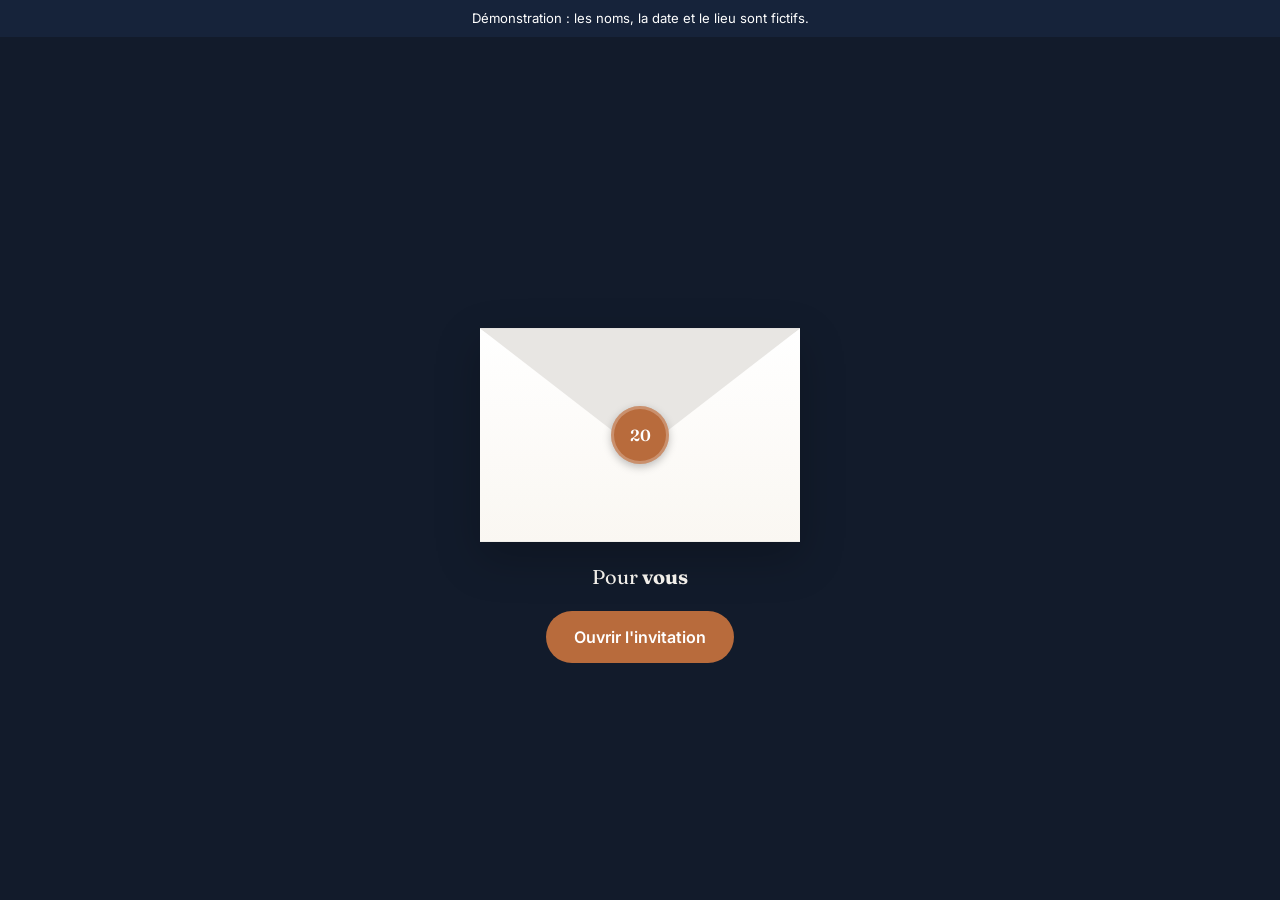
==== entreprise.html @ 951785f1 "Démonstration : carte d'invitation avec formulaire de réponse (pages statiques, contenus fictifs)" ====
<!doctype html>
<html lang="fr">
<head>
  <meta charset="utf-8">
  <meta name="viewport" content="width=device-width, initial-scale=1">
  <title>Les 20 ans de l'Atelier Lumen · 19 novembre 2026</title>
  <meta name="description" content="Invitation : Les 20 ans de l'Atelier Lumen, jeudi 19 novembre 2026, La Halle aux Grains. Merci de répondre avant le 30 octobre 2026.">
  <meta name="robots" content="noindex, nofollow">
  <meta property="og:title" content="Vous êtes invité : Les 20 ans de l'Atelier Lumen">
  <meta property="og:description" content="Jeudi 19 novembre 2026, La Halle aux Grains. Ouvrez la carte et répondez en une minute.">
  <link rel="stylesheet" href="assets/style.css">
  <script>document.documentElement.classList.add("js")</script>
</head>
<body class="theme-entreprise" data-evenement="Les 20 ans de l'Atelier Lumen" data-debut="20261119T183000" data-fin="20261119T233000" data-jour="2026-11-19" data-lieu="La Halle aux Grains, 3 quai des Arts, 69002 Lyon" data-oui="Oui, je serai là" data-non="Non, je serai absent">
  <p class="ruban">Démonstration : les noms, la date et le lieu sont fictifs.</p>

  <section class="accueil" id="accueil" aria-label="Enveloppe">
    <div class="enveloppe" id="enveloppe">
      <div class="lettre"><span>L'Atelier Lumen fête ses</span><strong>20 ans</strong></div>
      <div class="poche"></div>
      <div class="rabat"></div>
      <div class="sceau">20</div>
    </div>
    <p class="destinataire">Pour <strong data-invite>vous</strong></p>
    <button type="button" class="bouton" id="ouvrir">Ouvrir l'invitation</button>
  </section>

  <main class="carte" id="carte">
    <header class="entete">
      <svg class="ornement" viewBox="0 0 240 60" aria-hidden="true"><g fill="none" stroke="currentColor" stroke-width="1.6" stroke-linecap="round"><path d="M20 30 H96 M144 30 H220"/><path d="M120 14 l16 16 l-16 16 l-16 -16Z"/><path d="M120 22 l8 8 l-8 8 l-8 -8Z" fill="currentColor" stroke="none"/></g></svg>
      <p class="surtitre">L'Atelier Lumen fête ses</p>
      <h1>20 ans</h1>
      <p class="quand">Jeudi 19 novembre 2026</p>
      <p class="ou">La Halle aux Grains</p>
    </header>

    <p class="mot"><span class="avec-nom" hidden><strong data-invite></strong>, toute l'équipe de l'Atelier Lumen a le plaisir de vous inviter à la soirée de ses 20 ans.</span><span class="sans-nom">Toute l'équipe de l'Atelier Lumen a le plaisir de vous inviter à la soirée de ses 20 ans.</span></p>

    <dl class="infos">
      <div><dt>Quand</dt><dd>Jeudi 19 novembre&nbsp;2026<br>à partir de 18&nbsp;h&nbsp;30</dd></div>
      <div><dt>Où</dt><dd>La Halle aux Grains<br>3 quai des Arts, 69002 Lyon</dd></div>
      <div><dt>Accès</dt><dd>Parking des Arts à 200 m, métro Bellecour</dd></div>
    </dl>

    <section class="programme" aria-labelledby="t-programme">
      <h2 id="t-programme">Le programme</h2>
      <ol><li><time>18 h 30</time><span>Accueil et vestiaire</span></li><li><time>19 h 15</time><span>Mot des fondateurs</span></li><li><time>19 h 45</time><span>Cocktail dînatoire</span></li><li><time>21 h 30</time><span>Concert</span></li></ol>
    </section>

    <div class="agenda">
      <p class="compte" id="compte" hidden></p>
      <button type="button" class="bouton clair" id="agenda">Ajouter à mon agenda</button>
    </div>

    <section class="reponse" id="reponse" aria-labelledby="t-reponse">
      <svg class="ornement" viewBox="0 0 240 60" aria-hidden="true"><g fill="none" stroke="currentColor" stroke-width="1.6" stroke-linecap="round"><path d="M20 30 H96 M144 30 H220"/><path d="M120 14 l16 16 l-16 16 l-16 -16Z"/><path d="M120 22 l8 8 l-8 8 l-8 -8Z" fill="currentColor" stroke="none"/></g></svg>
      <h2 id="t-reponse">Votre réponse</h2>
      <p class="limite">Merci de répondre avant le 30 octobre 2026.</p>
      <form id="formulaire" novalidate>
        <label class="champ" for="nom"><span>Votre prénom et votre nom</span>
          <input id="nom" name="nom" type="text" autocomplete="name" required>
        </label>
        <fieldset class="choix">
          <legend>Serez-vous présent ?</legend>
          <label><input type="radio" name="presence" value="oui" required><span>Oui, je serai là</span></label>
          <label><input type="radio" name="presence" value="non"><span>Non, je serai absent</span></label>
        </fieldset>
        <div id="si-oui" hidden>
          <div class="champ">
            <span id="l-nombre">Nombre de personnes, vous compris</span>
            <div class="compteur" role="group" aria-labelledby="l-nombre">
              <button type="button" id="moins" aria-label="Une personne de moins">−</button>
              <output id="nombre" aria-live="polite">1</output>
              <button type="button" id="plus" aria-label="Une personne de plus">+</button>
            </div>
          </div>
          <label class="champ" for="regime"><span>Régime alimentaire ou allergie <small>(facultatif)</small></span>
            <input id="regime" name="regime" type="text">
          </label>
        </div>
        <label class="champ" for="message"><span>Un mot pour l'équipe de l'Atelier Lumen <small>(facultatif)</small></span>
          <textarea id="message" name="message" rows="3"></textarea>
        </label>
        <p class="erreur" id="erreur" role="alert" hidden></p>
        <button type="submit" class="bouton">Envoyer ma réponse</button>
      </form>

      <div class="merci" id="merci" hidden tabindex="-1">
        <h3 id="merci-titre"></h3>
        <p id="merci-texte"></p>
        <button type="button" class="lien" id="modifier">Modifier ma réponse</button>
        <aside class="apercu">
          <p class="apercu-note">Démonstration : voici l'e-mail que l'organisateur reçoit à chaque réponse.</p>
          <div class="mail">
            <p class="mail-objet" id="mail-objet"></p>
            <dl id="mail-corps"></dl>
          </div>
        </aside>
      </div>
    </section>

    <p class="signature">L'équipe de l'Atelier Lumen</p>
  </main>

  <footer class="pied">
    <p>Une carte, un lien. Chaque invité peut avoir le sien : <a href="entreprise.html?invite=Camille%20Martin">voir la carte de Camille Martin</a>.</p>
    <p>Autre modèle : <a href="index.html">mariage</a>.</p>
  </footer>
  <script src="assets/carte.js"></script>
</body>
</html>
---- assets/style.css ----
/* Carte d'invitation : pensée d'abord pour le téléphone, là où l'invité ouvre le lien */
@font-face { font-family: "Fraunces"; src: url("fonts/fraunces.woff2") format("woff2"); font-weight: 400 700; font-display: swap; }
@font-face { font-family: "Inter"; src: url("fonts/inter.woff2") format("woff2"); font-weight: 100 900; font-display: swap; }

.theme-mariage { --fond: #EFE9DD; --papier: #FBF8F1; --encre: #2F3A2E; --texte: #4A5248; --accent: #6F8564; --accent-fonce: #4F6347; --or: #B08D4C; --filet: #DDD3BF; --sur-accent: #fff; }
.theme-entreprise { --fond: #121B2B; --papier: #FAF7F2; --encre: #16233A; --texte: #465063; --accent: #B86B3C; --accent-fonce: #96522A; --or: #B86B3C; --filet: #E3DACB; --sur-accent: #fff; }

*, *::before, *::after { box-sizing: border-box; }
html { scroll-behavior: smooth; }
body { margin: 0; min-height: 100vh; font-family: "Inter", system-ui, sans-serif; font-size: 17px; line-height: 1.6; color: var(--texte); background: var(--fond); display: flex; flex-direction: column; align-items: center; }
h1, h2, h3 { font-family: "Fraunces", Georgia, serif; color: var(--encre); font-weight: 500; line-height: 1.15; margin: 0; }
[hidden] { display: none !important; }

.ruban { margin: 0; width: 100%; padding: 8px 16px; text-align: center; font-size: .82rem; background: var(--encre); color: #fff; }

/* ---------- Bouton */
.bouton { display: inline-flex; align-items: center; justify-content: center; min-height: 52px; padding: 0 28px; border: 0; border-radius: 999px; background: var(--accent); color: var(--sur-accent); font: 600 1rem "Inter", system-ui, sans-serif; cursor: pointer; transition: background .2s, transform .2s; }
.bouton:hover { background: var(--accent-fonce); }
.bouton:active { transform: scale(.98); }
.bouton.clair { background: transparent; color: var(--accent-fonce); box-shadow: inset 0 0 0 1.5px var(--accent); }
.bouton.clair:hover { background: color-mix(in srgb, var(--accent) 12%, transparent); }
:focus-visible { outline: 3px solid var(--or); outline-offset: 3px; }
.lien { background: none; border: 0; padding: 0; font: inherit; color: var(--accent-fonce); text-decoration: underline; cursor: pointer; }

/* ---------- Enveloppe (affichée seulement si le script tourne) */
.accueil { display: none; }
.js .accueil { display: flex; flex-direction: column; align-items: center; justify-content: center; gap: 22px; flex: 1; width: 100%; padding: 40px 20px 56px; }
.js .carte, .js .pied { display: none; }
.js.ouverte .accueil { display: none; }
.js.ouverte .carte { display: block; animation: apparait .7s ease both; }
.js.ouverte .pied { display: block; }

.enveloppe { position: relative; width: min(320px, 84vw); aspect-ratio: 3 / 2; margin-top: 70px; perspective: 900px; filter: drop-shadow(0 16px 22px rgba(0, 0, 0, .22)); }
.enveloppe .poche { position: absolute; inset: 0; background: linear-gradient(180deg, #fff, var(--papier)); clip-path: polygon(0 0, 50% 52%, 100% 0, 100% 100%, 0 100%); z-index: 3; }
.enveloppe::before { content: ""; position: absolute; inset: 0; background: color-mix(in srgb, var(--papier) 82%, var(--encre)); z-index: 1; }
.enveloppe .rabat { position: absolute; inset: 0 0 auto 0; height: 58%; background: color-mix(in srgb, var(--papier) 92%, var(--encre)); clip-path: polygon(0 0, 100% 0, 50% 100%); transform-origin: top; transition: transform .6s ease, z-index 0s .3s; z-index: 4; filter: drop-shadow(0 3px 3px rgba(0, 0, 0, .12)); }
.enveloppe .sceau { position: absolute; left: 50%; top: 50%; width: 58px; height: 58px; margin: -29px 0 0 -29px; border-radius: 50%; display: grid; place-items: center; background: var(--or); color: #fff; font: 600 1rem "Fraunces", Georgia, serif; box-shadow: 0 3px 8px rgba(0, 0, 0, .25), inset 0 0 0 3px rgba(255, 255, 255, .25); z-index: 5; transition: opacity .3s, transform .3s; }
.enveloppe .lettre { position: absolute; left: 7%; right: 7%; top: 8%; height: 84%; padding: 16px 10px; border-radius: 6px; background: #fff; text-align: center; display: flex; flex-direction: column; gap: 4px; align-items: center; z-index: 2; transition: transform .8s ease .45s; box-shadow: 0 2px 10px rgba(0, 0, 0, .1); }
.enveloppe .lettre span { font-size: .72rem; letter-spacing: .14em; text-transform: uppercase; color: var(--accent-fonce); }
.enveloppe .lettre strong { font: 500 1.5rem "Fraunces", Georgia, serif; color: var(--encre); }
.enveloppe.ouvre .rabat { transform: rotateX(180deg); z-index: 1; }
.enveloppe.ouvre .sceau { opacity: 0; transform: scale(.6); }
.enveloppe.ouvre .lettre { transform: translateY(-46%); }
.destinataire { margin: 0; font: 400 1.25rem "Fraunces", Georgia, serif; color: var(--papier); text-align: center; }
.theme-mariage .destinataire { color: var(--encre); }

/* ---------- Carte */
.carte { width: min(640px, 100% - 24px); margin: 24px auto 0; padding: 40px 22px 36px; background: var(--papier); border-radius: 18px; box-shadow: 0 20px 50px rgba(0, 0, 0, .18); text-align: center; }
.ornement { width: 170px; height: auto; color: var(--or); margin: 0 auto 10px; display: block; }
.surtitre { margin: 0 0 6px; font-size: .8rem; letter-spacing: .2em; text-transform: uppercase; color: var(--accent-fonce); }
h1 { font-size: clamp(2.6rem, 12vw, 4.2rem); letter-spacing: -.01em; }
h1 .et { color: var(--or); font-style: italic; font-weight: 400; }
.theme-entreprise h1 { font-size: clamp(4rem, 20vw, 6.5rem); color: var(--accent); line-height: 1; }
.quand { margin: 18px 0 0; font: 500 1.3rem "Fraunces", Georgia, serif; color: var(--encre); }
.ou { margin: 2px 0 0; }
.mot { margin: 28px auto 0; max-width: 30em; font-size: 1.08rem; }
.mot strong { color: var(--encre); }

.infos { display: grid; gap: 12px; margin: 30px 0 0; text-align: left; }
.infos > div { padding: 16px 18px; border: 1px solid var(--filet); border-radius: 14px; background: #fff; }
.infos dt { font-size: .74rem; letter-spacing: .16em; text-transform: uppercase; color: var(--accent-fonce); margin-bottom: 4px; }
.infos dd { margin: 0; color: var(--encre); font-size: .97rem; }

.programme { margin-top: 36px; }
h2 { font-size: 1.7rem; }
.programme ol { list-style: none; margin: 18px auto 0; padding: 0; max-width: 360px; text-align: left; }
.programme li { position: relative; display: grid; grid-template-columns: 74px 1fr; gap: 14px; padding: 0 0 18px 22px; border-left: 1.5px solid var(--filet); }
.programme li:last-child { padding-bottom: 0; border-left-color: transparent; }
.programme li::before { content: ""; position: absolute; left: -6.5px; top: 7px; width: 11px; height: 11px; border-radius: 50%; background: var(--or); box-shadow: 0 0 0 4px var(--papier); }
.programme time { font-weight: 600; color: var(--encre); font-variant-numeric: tabular-nums; }

.agenda { margin-top: 32px; display: flex; flex-direction: column; align-items: center; gap: 14px; }
.compte { margin: 0; font: 500 1.15rem "Fraunces", Georgia, serif; color: var(--encre); }

/* ---------- Réponse */
.reponse { margin-top: 44px; padding-top: 34px; border-top: 1px solid var(--filet); }
.limite { margin: 6px 0 22px; }
form { display: grid; gap: 18px; text-align: left; max-width: 440px; margin: 0 auto; }
.champ { display: grid; gap: 6px; font-weight: 500; color: var(--encre); }
.champ small { font-weight: 400; color: var(--texte); }
.champ > span { display: block; }
input[type="text"], textarea { width: 100%; padding: 13px 14px; border: 1.5px solid var(--filet); border-radius: 12px; background: #fff; font: inherit; color: var(--encre); }
input[type="text"]:focus, textarea:focus { border-color: var(--accent); outline: none; box-shadow: 0 0 0 3px color-mix(in srgb, var(--accent) 25%, transparent); }
textarea { resize: vertical; }
.choix { border: 0; margin: 0; padding: 0; display: grid; gap: 10px; }
.choix legend { padding: 0; margin-bottom: 8px; font-weight: 500; color: var(--encre); }
.choix label { position: relative; display: flex; cursor: pointer; }
.choix input { position: absolute; opacity: 0; inset: 0; }
.choix span { flex: 1; padding: 14px 16px; border: 1.5px solid var(--filet); border-radius: 12px; background: #fff; color: var(--encre); transition: border-color .2s, background .2s; }
.choix input:checked + span { border-color: var(--accent); background: color-mix(in srgb, var(--accent) 12%, #fff); font-weight: 600; }
.choix input:focus-visible + span { outline: 3px solid var(--or); outline-offset: 2px; }
#si-oui { display: grid; gap: 18px; }
.compteur { display: inline-flex; align-items: center; gap: 6px; }
.compteur button { width: 48px; height: 48px; border-radius: 50%; border: 1.5px solid var(--filet); background: #fff; font-size: 1.4rem; line-height: 1; color: var(--encre); cursor: pointer; }
.compteur button:hover { border-color: var(--accent); }
.compteur output { min-width: 48px; text-align: center; font: 500 1.5rem "Fraunces", Georgia, serif; color: var(--encre); }
.erreur { margin: 0; padding: 12px 14px; border-radius: 12px; background: #FBEAE5; color: #8A2E1B; font-weight: 500; }
form .bouton { justify-self: center; margin-top: 4px; }

.merci { max-width: 480px; margin: 0 auto; outline: none; }
.merci h3 { font-size: 1.5rem; }
.merci > p { margin: 8px 0 10px; }
.apercu { margin-top: 28px; text-align: left; }
.apercu-note { margin: 0 0 8px; font-size: .85rem; color: var(--texte); }
.mail { border: 1px dashed var(--accent); border-radius: 14px; padding: 16px 18px; background: #fff; font-size: .95rem; }
.mail-objet { margin: 0 0 10px; font-weight: 600; color: var(--encre); }
.mail dl { margin: 0; display: grid; grid-template-columns: auto 1fr; gap: 4px 14px; }
.mail dt { color: var(--texte); }
.mail dd { margin: 0; color: var(--encre); overflow-wrap: anywhere; }

.signature { margin: 40px 0 0; font: italic 400 1.3rem "Fraunces", Georgia, serif; color: var(--encre); }

.pied { width: min(640px, 100% - 24px); margin: 22px auto 40px; text-align: center; font-size: .9rem; color: var(--texte); }
.theme-entreprise .pied { color: #C9CFDB; }
.pied p { margin: 4px 0; }
.pied a { color: inherit; font-weight: 600; }

@keyframes apparait { from { opacity: 0; transform: translateY(18px); } to { opacity: 1; transform: none; } }

@media (min-width: 680px) {
  .carte { padding: 56px 56px 48px; margin-top: 40px; }
  .infos { grid-template-columns: repeat(3, 1fr); }
  .infos > div { padding: 14px 14px; }
  .choix { grid-template-columns: 1fr 1fr; }
}
@media (prefers-reduced-motion: reduce) {
  *, *::before, *::after { animation: none !important; transition: none !important; }
  html { scroll-behavior: auto; }
}
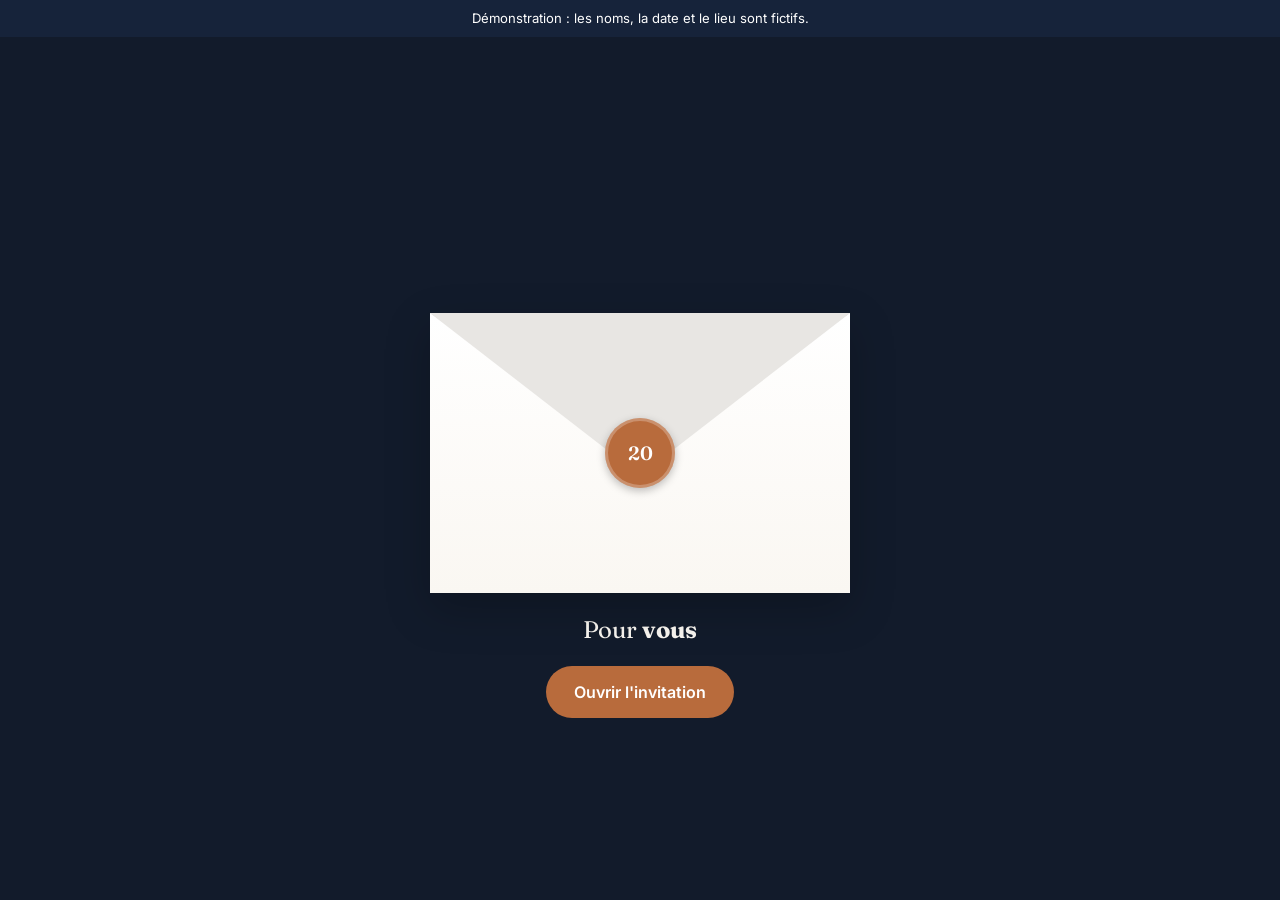
==== commit 252eea17: "Ordinateur : la carte à gauche, les détails et la réponse à droite" ====
--- a/entreprise.html
+++ b/entreprise.html
@@ -27,13 +27,17 @@
 
   <main class="carte" id="carte">
     <header class="entete">
-      <svg class="ornement" viewBox="0 0 240 60" aria-hidden="true"><g fill="none" stroke="currentColor" stroke-width="1.6" stroke-linecap="round"><path d="M20 30 H96 M144 30 H220"/><path d="M120 14 l16 16 l-16 16 l-16 -16Z"/><path d="M120 22 l8 8 l-8 8 l-8 -8Z" fill="currentColor" stroke="none"/></g></svg>
-      <p class="surtitre">L'Atelier Lumen fête ses</p>
-      <h1>20 ans</h1>
-      <p class="quand">Jeudi 19 novembre 2026</p>
-      <p class="ou">La Halle aux Grains</p>
+      <div class="entete-dedans">
+        <svg class="ornement" viewBox="0 0 240 60" aria-hidden="true"><g fill="none" stroke="currentColor" stroke-width="1.6" stroke-linecap="round"><path d="M20 30 H96 M144 30 H220"/><path d="M120 14 l16 16 l-16 16 l-16 -16Z"/><path d="M120 22 l8 8 l-8 8 l-8 -8Z" fill="currentColor" stroke="none"/></g></svg>
+        <p class="surtitre">L'Atelier Lumen fête ses</p>
+        <h1>20 ans</h1>
+        <p class="quand">Jeudi 19 novembre 2026</p>
+        <p class="ou">La Halle aux Grains</p>
+        <svg class="ornement" viewBox="0 0 240 60" aria-hidden="true"><g fill="none" stroke="currentColor" stroke-width="1.6" stroke-linecap="round"><path d="M20 30 H96 M144 30 H220"/><path d="M120 14 l16 16 l-16 16 l-16 -16Z"/><path d="M120 22 l8 8 l-8 8 l-8 -8Z" fill="currentColor" stroke="none"/></g></svg>
+      </div>
     </header>
 
+    <div class="contenu">
     <p class="mot"><span class="avec-nom" hidden><strong data-invite></strong>, toute l'équipe de l'Atelier Lumen a le plaisir de vous inviter à la soirée de ses 20 ans.</span><span class="sans-nom">Toute l'équipe de l'Atelier Lumen a le plaisir de vous inviter à la soirée de ses 20 ans.</span></p>
 
     <dl class="infos">
@@ -100,6 +104,7 @@
     </section>
 
     <p class="signature">L'équipe de l'Atelier Lumen</p>
+    </div>
   </main>
 
   <footer class="pied">
--- a/assets/style.css
+++ b/assets/style.css
@@ -117,11 +117,55 @@
 
 @keyframes apparait { from { opacity: 0; transform: translateY(18px); } to { opacity: 1; transform: none; } }
 
+.entete-dedans .ornement:last-child { display: none; }
+
 @media (min-width: 680px) {
   .carte { padding: 56px 56px 48px; margin-top: 40px; }
-  .infos { grid-template-columns: repeat(3, 1fr); }
-  .infos > div { padding: 14px 14px; }
+  .infos > div { display: grid; grid-template-columns: 96px 1fr; gap: 16px; align-items: baseline; padding: 16px 20px; }
+  .infos dt { margin: 0; }
   .choix { grid-template-columns: 1fr 1fr; }
+}
+
+/* ---------- Ordinateur : la carte à gauche, qui reste à l'écran ; les détails et la réponse à droite */
+@media (min-width: 980px) {
+  .theme-mariage { --panneau: #3C4D39; --sur-panneau: #FBF8F1; --or-clair: #D9BD86; }
+  .theme-entreprise { --panneau: #1B2B47; --sur-panneau: #FAF7F2; --or-clair: #E0935F; }
+
+  .carte { width: min(1120px, 100% - 64px); padding: 0; grid-template-columns: 5fr 6fr; text-align: left; }
+  .carte, .js.ouverte .carte { display: grid; }
+  .js .carte { display: none; }
+  .pied { width: min(1120px, 100% - 64px); }
+
+  .entete { border-radius: 18px 0 0 18px; color: var(--sur-panneau); background:
+    radial-gradient(circle at 18% 12%, rgba(255, 255, 255, .10), transparent 46%),
+    radial-gradient(circle at 88% 92%, rgba(255, 255, 255, .07), transparent 42%),
+    var(--panneau); }
+  .entete-dedans { position: sticky; top: 0; height: 100vh; max-height: 860px; min-height: 560px; padding: 56px 44px; display: flex; flex-direction: column; align-items: center; justify-content: center; text-align: center; }
+  .entete-dedans::before { content: ""; position: absolute; inset: 26px; border: 1px solid color-mix(in srgb, var(--or-clair) 55%, transparent); border-radius: 10px; pointer-events: none; }
+  .entete .ornement { color: var(--or-clair); width: 190px; margin-bottom: 26px; }
+  .entete-dedans .ornement:last-child { display: block; margin: 30px auto 0; }
+  .entete .surtitre { color: color-mix(in srgb, var(--sur-panneau) 78%, transparent); letter-spacing: .26em; margin-bottom: 14px; }
+  .entete h1 { color: var(--sur-panneau); font-size: clamp(3.4rem, 5.6vw, 5rem); }
+  .entete h1 .et { display: block; color: var(--or-clair); font-size: .7em; line-height: 1.1; }
+  .theme-entreprise .entete h1 { color: var(--or-clair); font-size: clamp(5rem, 9vw, 7.5rem); }
+  .entete .quand { color: var(--sur-panneau); font-size: 1.45rem; margin-top: 28px; }
+  .entete .ou { color: color-mix(in srgb, var(--sur-panneau) 80%, transparent); }
+
+  .contenu { padding: 60px 60px 52px; }
+  .mot { margin: 0; max-width: none; font: 400 1.5rem/1.4 "Fraunces", Georgia, serif; color: var(--encre); }
+  .programme { margin-top: 44px; }
+  .programme ol { margin-left: 6px; max-width: none; }
+  .agenda { flex-direction: row; align-items: center; gap: 22px; margin-top: 30px; }
+  .reponse { margin-top: 48px; padding-top: 40px; }
+  .reponse .ornement { display: none; }
+  form, .merci { margin: 0; max-width: none; }
+  form .bouton { justify-self: start; }
+  .signature { text-align: right; }
+
+  .enveloppe { width: 420px; margin-top: 110px; }
+  .enveloppe .lettre strong { font-size: 2rem; }
+  .enveloppe .sceau { width: 70px; height: 70px; margin: -35px 0 0 -35px; font-size: 1.2rem; }
+  .destinataire { font-size: 1.5rem; }
 }
 @media (prefers-reduced-motion: reduce) {
   *, *::before, *::after { animation: none !important; transition: none !important; }
